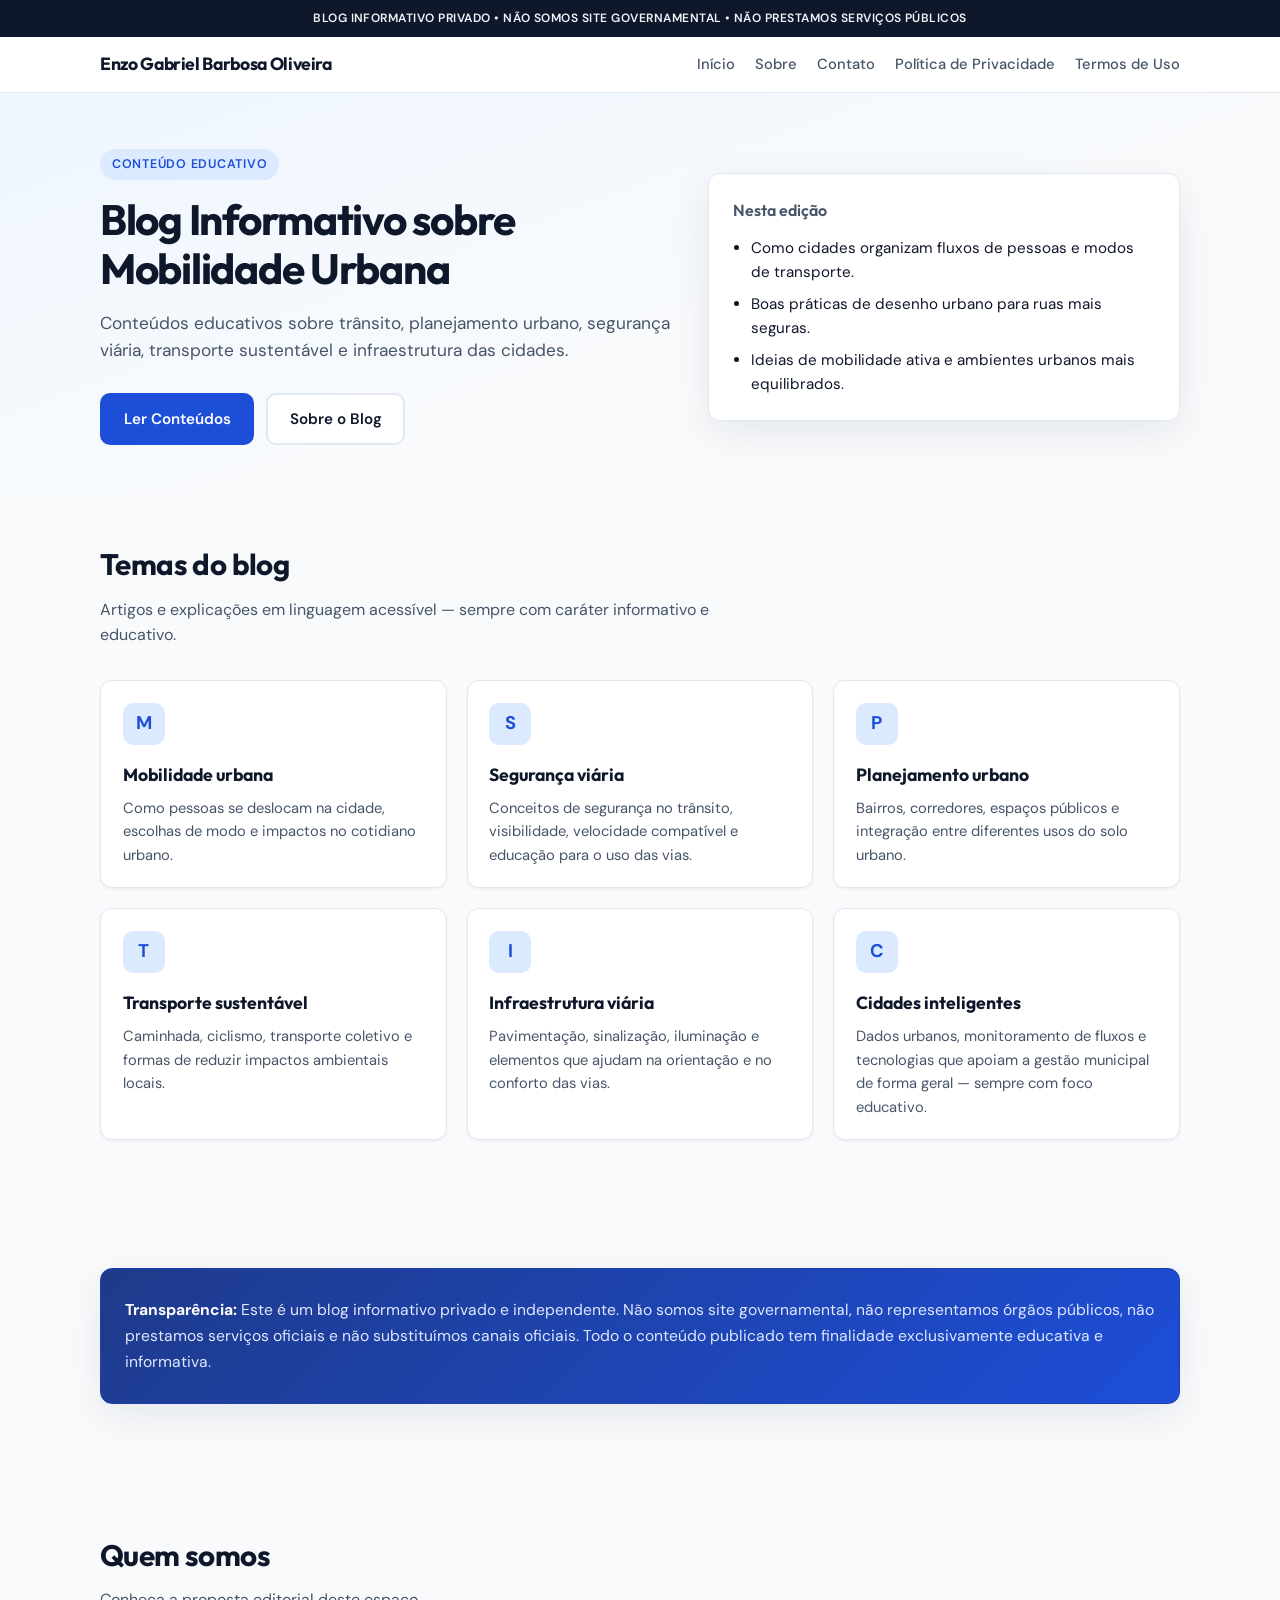
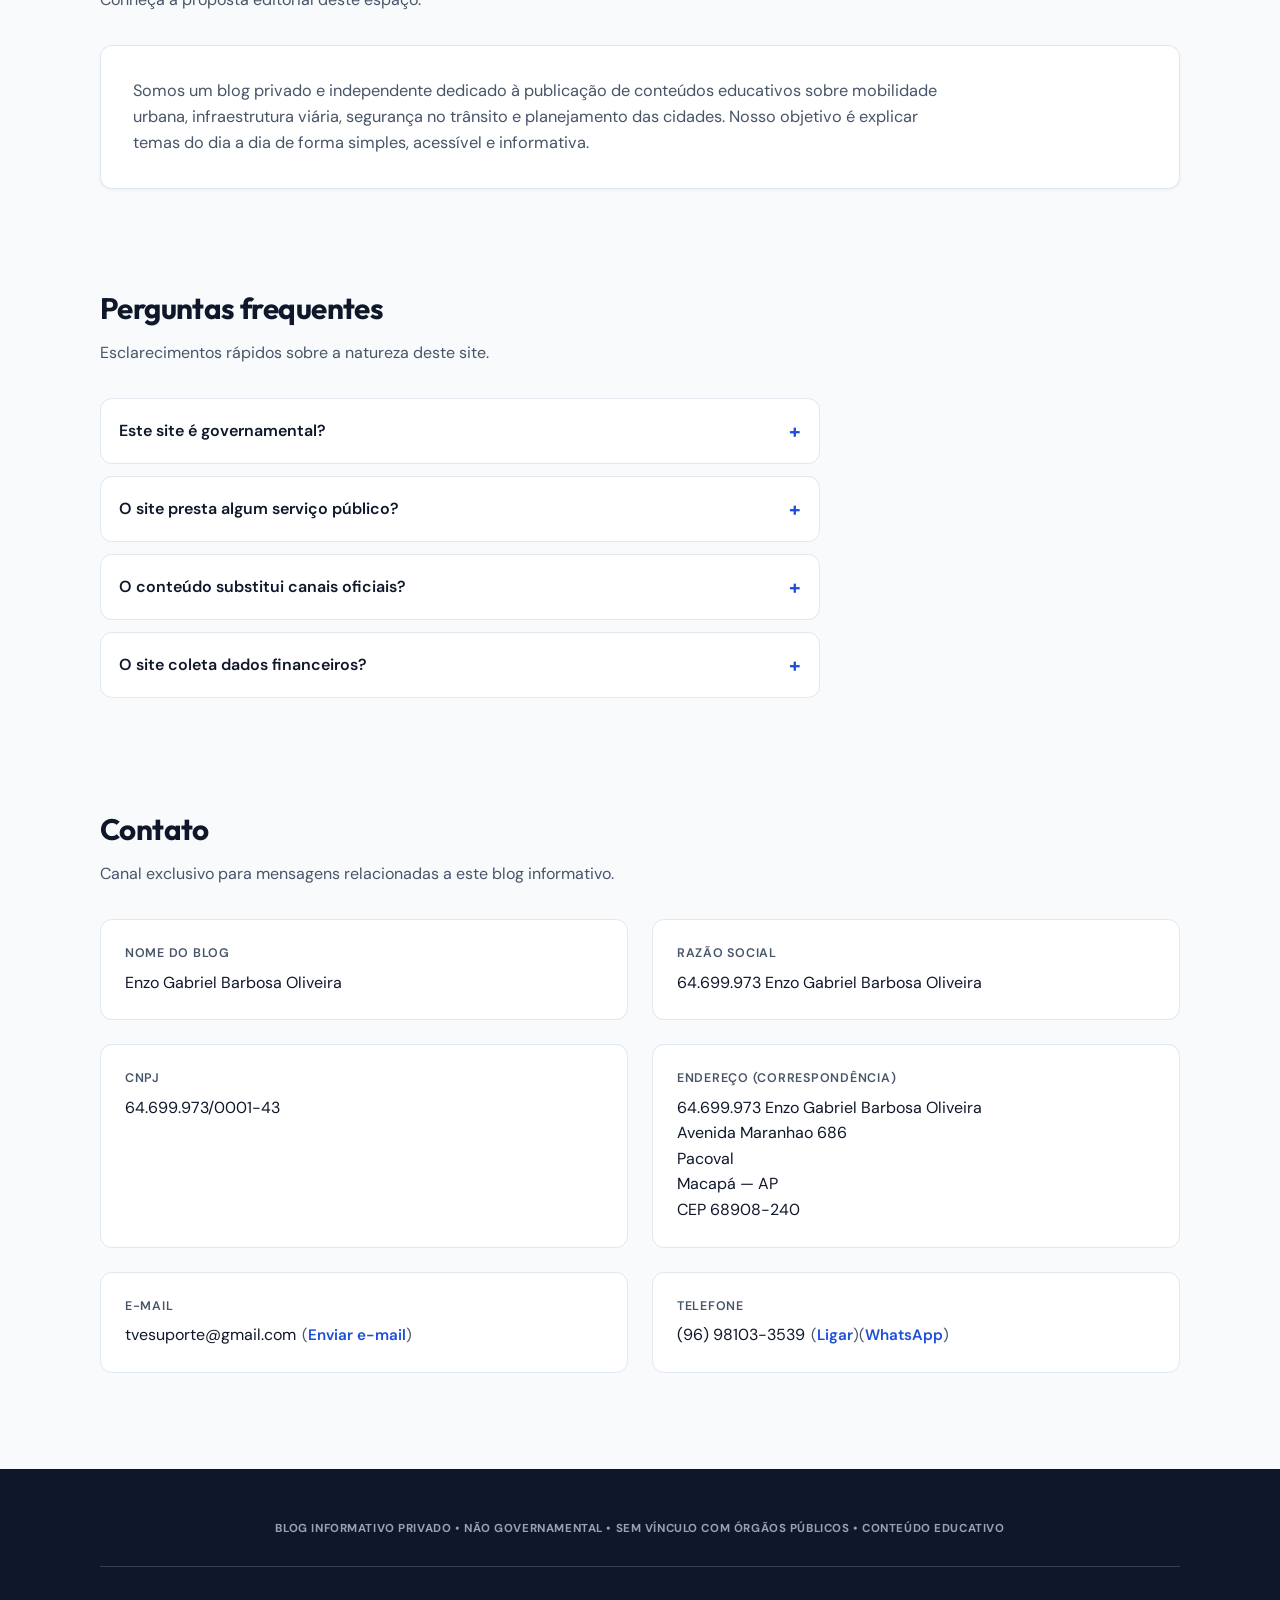
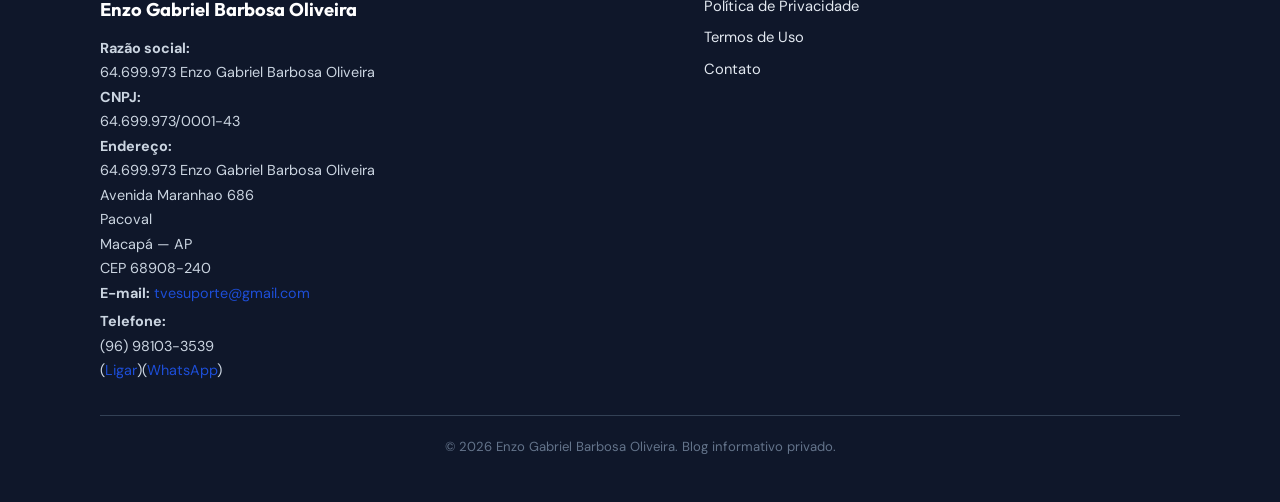
==== index.html @ c25dfa4c "Add files via upload" ====
<!DOCTYPE html>
<html lang="pt-BR">
  <head>
    <meta charset="utf-8" />
    <meta name="viewport" content="width=device-width, initial-scale=1" />
    <meta
      name="description"
      content="Blog informativo privado sobre mobilidade urbana, segurança viária, planejamento urbano e infraestrutura das cidades. Conteúdo educativo, sem vínculo com órgãos públicos."
    />
    <title>Blog — Mobilidade Urbana</title>
    <link rel="preconnect" href="https://fonts.googleapis.com" />
    <link rel="preconnect" href="https://fonts.gstatic.com" crossorigin />
    <link
      href="https://fonts.googleapis.com/css2?family=DM+Sans:ital,opsz,wght@0,9..40,400;0,9..40,500;0,9..40,600;0,9..40,700&family=Outfit:wght@500;600;700&display=swap"
      rel="stylesheet"
    />
    <link rel="stylesheet" href="css/style.css" />
  </head>
  <body>
    <a class="skip-link" href="#conteudo-principal">Ir para o conteúdo</a>

    <div class="site-banner" role="note">
      BLOG INFORMATIVO PRIVADO • NÃO SOMOS SITE GOVERNAMENTAL • NÃO PRESTAMOS SERVIÇOS PÚBLICOS
    </div>

    <header class="site-header">
      <div class="header-inner">
        <a class="logo" href="index.html#inicio" data-site="nomeBlog"> </a>
        <button
          type="button"
          class="nav-toggle"
          aria-controls="main-nav"
          aria-expanded="false"
          aria-label="Abrir menu"
        >
          Menu
        </button>
        <nav id="main-nav" class="nav" aria-label="Principal">
          <a href="index.html#inicio">Início</a>
          <a href="index.html#sobre">Sobre</a>
          <a href="index.html#contato">Contato</a>
          <a href="privacidade.html">Política de Privacidade</a>
          <a href="termos.html">Termos de Uso</a>
        </nav>
      </div>
    </header>

    <main id="conteudo-principal">
      <section id="inicio" class="hero">
        <div class="wrap hero-grid">
          <div>
            <span class="hero-badge">Conteúdo educativo</span>
            <h1>Blog Informativo sobre Mobilidade Urbana</h1>
            <p class="hero-lead">
              Conteúdos educativos sobre trânsito, planejamento urbano, segurança viária, transporte
              sustentável e infraestrutura das cidades.
            </p>
            <div class="hero-actions">
              <a class="btn btn-primary" href="#topicos">Ler Conteúdos</a>
              <a class="btn btn-ghost" href="#sobre">Sobre o Blog</a>
            </div>
          </div>
          <aside class="hero-panel" aria-label="Destaques editoriais">
            <h2>Nesta edição</h2>
            <ul>
              <li>Como cidades organizam fluxos de pessoas e modos de transporte.</li>
              <li>Boas práticas de desenho urbano para ruas mais seguras.</li>
              <li>Ideias de mobilidade ativa e ambientes urbanos mais equilibrados.</li>
            </ul>
          </aside>
        </div>
      </section>

      <section id="topicos" class="section" aria-labelledby="topicos-titulo">
        <div class="wrap">
          <header class="section-head">
            <h2 id="topicos-titulo">Temas do blog</h2>
            <p>
              Artigos e explicações em linguagem acessível — sempre com caráter informativo e
              educativo.
            </p>
          </header>
          <div class="cards">
            <article class="card">
              <div class="card-icon" aria-hidden="true">M</div>
              <h3>Mobilidade urbana</h3>
              <p>
                Como pessoas se deslocam na cidade, escolhas de modo e impactos no cotidiano urbano.
              </p>
            </article>
            <article class="card">
              <div class="card-icon" aria-hidden="true">S</div>
              <h3>Segurança viária</h3>
              <p>
                Conceitos de segurança no trânsito, visibilidade, velocidade compatível e educação
                para o uso das vias.
              </p>
            </article>
            <article class="card">
              <div class="card-icon" aria-hidden="true">P</div>
              <h3>Planejamento urbano</h3>
              <p>
                Bairros, corredores, espaços públicos e integração entre diferentes usos do solo
                urbano.
              </p>
            </article>
            <article class="card">
              <div class="card-icon" aria-hidden="true">T</div>
              <h3>Transporte sustentável</h3>
              <p>
                Caminhada, ciclismo, transporte coletivo e formas de reduzir impactos ambientais
                locais.
              </p>
            </article>
            <article class="card">
              <div class="card-icon" aria-hidden="true">I</div>
              <h3>Infraestrutura viária</h3>
              <p>
                Pavimentação, sinalização, iluminação e elementos que ajudam na orientação e no
                conforto das vias.
              </p>
            </article>
            <article class="card">
              <div class="card-icon" aria-hidden="true">C</div>
              <h3>Cidades inteligentes</h3>
              <p>
                Dados urbanos, monitoramento de fluxos e tecnologias que apoiam a gestão municipal de
                forma geral — sempre com foco educativo.
              </p>
            </article>
          </div>
        </div>
      </section>

      <section class="section" aria-label="Aviso de transparência">
        <div class="wrap">
          <p class="notice" role="status">
            <strong>Transparência:</strong> Este é um blog informativo privado e independente. Não
            somos site governamental, não representamos órgãos públicos, não prestamos serviços
            oficiais e não substituímos canais oficiais. Todo o conteúdo publicado tem finalidade
            exclusivamente educativa e informativa.
          </p>
        </div>
      </section>

      <section id="sobre" class="section" aria-labelledby="sobre-titulo">
        <div class="wrap">
          <header class="section-head">
            <h2 id="sobre-titulo">Quem somos</h2>
            <p>Conheça a proposta editorial deste espaço.</p>
          </header>
          <div class="about-block">
            <p>
              Somos um blog privado e independente dedicado à publicação de conteúdos educativos
              sobre mobilidade urbana, infraestrutura viária, segurança no trânsito e planejamento das
              cidades. Nosso objetivo é explicar temas do dia a dia de forma simples, acessível e
              informativa.
            </p>
          </div>
        </div>
      </section>

      <section class="section" aria-labelledby="faq-titulo">
        <div class="wrap">
          <header class="section-head">
            <h2 id="faq-titulo">Perguntas frequentes</h2>
            <p>Esclarecimentos rápidos sobre a natureza deste site.</p>
          </header>
          <div class="faq">
            <details class="faq-item">
              <summary>Este site é governamental?</summary>
              <div class="faq-body">Não. Este é um blog informativo privado e independente.</div>
            </details>
            <details class="faq-item">
              <summary>O site presta algum serviço público?</summary>
              <div class="faq-body">Não. O site apenas publica conteúdos educativos.</div>
            </details>
            <details class="faq-item">
              <summary>O conteúdo substitui canais oficiais?</summary>
              <div class="faq-body">
                Não. Para informações oficiais, consulte os canais responsáveis.
              </div>
            </details>
            <details class="faq-item">
              <summary>O site coleta dados financeiros?</summary>
              <div class="faq-body">Não. O site não coleta dados bancários ou financeiros.</div>
            </details>
          </div>
        </div>
      </section>

      <section id="contato" class="section" aria-labelledby="contato-titulo">
        <div class="wrap">
          <header class="section-head">
            <h2 id="contato-titulo">Contato</h2>
            <p>Canal exclusivo para mensagens relacionadas a este blog informativo.</p>
          </header>
          <dl class="contact-grid">
            <div class="contact-card">
              <dt>Nome do blog</dt>
              <dd data-site="nomeBlog"></dd>
            </div>
            <div class="contact-card">
              <dt>Razão social</dt>
              <dd data-site="razaoSocial"></dd>
            </div>
            <div class="contact-card">
              <dt>CNPJ</dt>
              <dd data-site="cnpj"></dd>
            </div>
            <div class="contact-card">
              <dt>Endereço (correspondência)</dt>
              <dd class="is-multiline" data-site="endereco"></dd>
            </div>
            <div class="contact-card">
              <dt>E-mail</dt>
              <dd class="contact-inline">
                <span data-site="email"></span>
                <span class="contact-actions"
                  >(<a data-site-attr="href:email" href="#">Enviar e-mail</a>)</span
                >
              </dd>
            </div>
            <div class="contact-card">
              <dt>Telefone</dt>
              <dd class="contact-inline">
                <span data-site="telefone"></span>
                <span class="contact-actions">
                  (<a data-site-attr="href:telefone" href="#">Ligar</a>)(<a
                    data-site-wa="telefone"
                    href="#"
                    target="_blank"
                    rel="noopener noreferrer"
                    >WhatsApp</a
                  >)
                </span>
              </dd>
            </div>
          </dl>
        </div>
      </section>
    </main>

    <footer class="site-footer">
      <div class="wrap">
        <p class="footer-banner" role="note">
          BLOG INFORMATIVO PRIVADO • NÃO GOVERNAMENTAL • SEM VÍNCULO COM ÓRGÃOS PÚBLICOS • CONTEÚDO
          EDUCATIVO
        </p>
        <div class="footer-grid">
          <div>
            <div class="footer-brand" data-site="nomeBlog"></div>
            <div class="footer-lines">
              <span><strong>Razão social:</strong> <span data-site="razaoSocial"></span></span>
              <span><strong>CNPJ:</strong> <span data-site="cnpj"></span></span>
              <span><strong>Endereço:</strong> <span class="footer-address" data-site="endereco"></span></span>
              <span
                ><strong>E-mail:</strong>
                <a data-site-attr="href:email" href="#" data-site="email"></a
              ></span>
              <span class="footer-phone-line">
                <strong>Telefone:</strong>
                <span data-site="telefone"></span>
                (<a data-site-attr="href:telefone" href="#">Ligar</a>)(<a
                  data-site-wa="telefone"
                  href="#"
                  target="_blank"
                  rel="noopener noreferrer"
                  >WhatsApp</a
                >)
              </span>
            </div>
          </div>
          <div class="footer-links" aria-label="Links do rodapé">
            <a href="privacidade.html">Política de Privacidade</a>
            <a href="termos.html">Termos de Uso</a>
            <a href="index.html#contato">Contato</a>
          </div>
        </div>
        <p class="footer-copy">
          © <span id="ano-atual"></span>
          <span data-site="nomeBlog"></span>. Blog informativo privado.
        </p>
      </div>
    </footer>

    <script src="js/site-config.js"></script>
    <script src="js/site-init.js"></script>
    <script>
      document.getElementById("ano-atual").textContent = new Date().getFullYear();
    </script>
  </body>
</html>
---- css/style.css ----
:root {
  --color-bg: #f8fafc;
  --color-surface: #ffffff;
  --color-ink: #0f172a;
  --color-muted: #475569;
  --color-border: #e2e8f0;
  --color-accent: #1d4ed8;
  --color-accent-hover: #1e40af;
  --color-accent-soft: #dbeafe;
  --font-sans: "DM Sans", system-ui, -apple-system, "Segoe UI", sans-serif;
  --font-display: "Outfit", var(--font-sans);
  --radius: 12px;
  --shadow: 0 1px 3px rgba(15, 23, 42, 0.06);
  --shadow-lg: 0 12px 40px rgba(15, 23, 42, 0.08);
  --max: 1120px;
}

*,
*::before,
*::after {
  box-sizing: border-box;
}

html {
  scroll-behavior: smooth;
}

body {
  margin: 0;
  font-family: var(--font-sans);
  font-size: 1rem;
  line-height: 1.6;
  color: var(--color-ink);
  background: var(--color-bg);
}

img {
  max-width: 100%;
  height: auto;
}

a {
  color: var(--color-accent);
  text-decoration: none;
}

a:hover {
  text-decoration: underline;
}

.skip-link {
  position: absolute;
  left: -9999px;
  top: auto;
  width: 1px;
  height: 1px;
  overflow: hidden;
}

.skip-link:focus {
  position: fixed;
  left: 1rem;
  top: 1rem;
  width: auto;
  height: auto;
  padding: 0.5rem 1rem;
  background: var(--color-accent);
  color: #fff;
  z-index: 1000;
  border-radius: 6px;
}

.site-banner {
  background: var(--color-ink);
  color: #f1f5f9;
  text-align: center;
  font-size: 0.75rem;
  letter-spacing: 0.04em;
  text-transform: uppercase;
  padding: 0.55rem 1rem;
  font-weight: 600;
}

.site-header {
  position: sticky;
  top: 0;
  z-index: 50;
  background: rgba(255, 255, 255, 0.92);
  backdrop-filter: blur(10px);
  border-bottom: 1px solid var(--color-border);
}

.header-inner {
  max-width: var(--max);
  margin: 0 auto;
  padding: 0.85rem 1.25rem;
  display: flex;
  align-items: center;
  justify-content: space-between;
  gap: 1rem;
  flex-wrap: wrap;
}

.logo {
  font-family: var(--font-display);
  font-weight: 700;
  font-size: 1.1rem;
  color: var(--color-ink);
  text-decoration: none;
  letter-spacing: -0.02em;
}

.logo:hover {
  text-decoration: none;
  color: var(--color-accent);
}

.nav-toggle {
  display: none;
  background: var(--color-surface);
  border: 1px solid var(--color-border);
  border-radius: 8px;
  padding: 0.45rem 0.65rem;
  font: inherit;
  cursor: pointer;
  color: var(--color-ink);
}

.nav {
  display: flex;
  flex-wrap: wrap;
  align-items: center;
  gap: 0.35rem 1.25rem;
}

.nav a {
  color: var(--color-muted);
  font-size: 0.92rem;
  font-weight: 500;
  text-decoration: none;
}

.nav a:hover {
  color: var(--color-accent);
  text-decoration: none;
}

@media (max-width: 768px) {
  .nav-toggle {
    display: inline-flex;
  }

  .nav {
    display: none;
    width: 100%;
    flex-direction: column;
    align-items: flex-start;
    padding-top: 0.5rem;
    border-top: 1px solid var(--color-border);
  }

  .nav.is-open {
    display: flex;
  }
}

main {
  overflow-x: hidden;
}

.wrap {
  max-width: var(--max);
  margin: 0 auto;
  padding: 0 1.25rem;
}

.hero {
  padding: 3.5rem 0 3rem;
  background: linear-gradient(160deg, #eff6ff 0%, var(--color-bg) 55%);
}

.hero-grid {
  display: grid;
  gap: 2rem;
  align-items: center;
}

@media (min-width: 900px) {
  .hero-grid {
    grid-template-columns: 1.1fr 0.9fr;
  }
}

.hero-badge {
  display: inline-block;
  font-size: 0.78rem;
  font-weight: 600;
  text-transform: uppercase;
  letter-spacing: 0.06em;
  color: var(--color-accent);
  background: var(--color-accent-soft);
  padding: 0.35rem 0.75rem;
  border-radius: 999px;
  margin-bottom: 1rem;
}

.hero h1 {
  font-family: var(--font-display);
  font-size: clamp(1.85rem, 4vw, 2.65rem);
  line-height: 1.15;
  letter-spacing: -0.03em;
  margin: 0 0 1rem;
  color: var(--color-ink);
}

.hero-lead {
  font-size: 1.08rem;
  color: var(--color-muted);
  max-width: 36rem;
  margin: 0 0 1.75rem;
}

.hero-actions {
  display: flex;
  flex-wrap: wrap;
  gap: 0.75rem;
}

.btn {
  display: inline-flex;
  align-items: center;
  justify-content: center;
  gap: 0.4rem;
  padding: 0.75rem 1.35rem;
  border-radius: 10px;
  font-weight: 600;
  font-size: 0.95rem;
  text-decoration: none;
  border: 2px solid transparent;
  cursor: pointer;
  transition: background 0.15s, color 0.15s, border-color 0.15s;
}

.btn-primary {
  background: var(--color-accent);
  color: #fff;
}

.btn-primary:hover {
  background: var(--color-accent-hover);
  text-decoration: none;
  color: #fff;
}

.btn-ghost {
  background: var(--color-surface);
  color: var(--color-ink);
  border-color: var(--color-border);
}

.btn-ghost:hover {
  border-color: var(--color-accent);
  color: var(--color-accent);
  text-decoration: none;
}

.hero-panel {
  background: var(--color-surface);
  border-radius: var(--radius);
  padding: 1.5rem;
  box-shadow: var(--shadow-lg);
  border: 1px solid var(--color-border);
}

.hero-panel h2 {
  font-family: var(--font-display);
  font-size: 1rem;
  margin: 0 0 0.75rem;
  color: var(--color-muted);
  font-weight: 600;
}

.hero-panel ul {
  margin: 0;
  padding-left: 1.1rem;
  color: var(--color-ink);
  font-size: 0.95rem;
}

.hero-panel li + li {
  margin-top: 0.45rem;
}

.section {
  padding: 3rem 0;
}

.section-head {
  max-width: 40rem;
  margin-bottom: 2rem;
}

.section-head h2 {
  font-family: var(--font-display);
  font-size: clamp(1.45rem, 3vw, 1.85rem);
  letter-spacing: -0.02em;
  margin: 0 0 0.5rem;
}

.section-head p {
  margin: 0;
  color: var(--color-muted);
}

.cards {
  display: grid;
  gap: 1.25rem;
  grid-template-columns: repeat(auto-fill, minmax(260px, 1fr));
}

.card {
  background: var(--color-surface);
  border-radius: var(--radius);
  padding: 1.35rem 1.35rem 1.25rem;
  border: 1px solid var(--color-border);
  box-shadow: var(--shadow);
  transition: border-color 0.15s, box-shadow 0.15s;
}

.card:hover {
  border-color: #bfdbfe;
  box-shadow: var(--shadow-lg);
}

.card-icon {
  width: 42px;
  height: 42px;
  border-radius: 10px;
  background: var(--color-accent-soft);
  color: var(--color-accent);
  display: flex;
  align-items: center;
  justify-content: center;
  font-size: 1.15rem;
  margin-bottom: 1rem;
  font-weight: 700;
}

.card h3 {
  font-family: var(--font-display);
  font-size: 1.1rem;
  margin: 0 0 0.5rem;
}

.card p {
  margin: 0;
  font-size: 0.92rem;
  color: var(--color-muted);
}

.notice {
  margin: 2rem 0;
  padding: 1.75rem 1.5rem;
  background: linear-gradient(135deg, #1e3a8a 0%, #1d4ed8 100%);
  color: #e0e7ff;
  border-radius: var(--radius);
  box-shadow: var(--shadow-lg);
  font-size: 0.98rem;
  line-height: 1.65;
  border: 1px solid #1e40af;
}

.notice strong {
  color: #fff;
}

.about-block {
  background: var(--color-surface);
  border-radius: var(--radius);
  padding: 2rem;
  border: 1px solid var(--color-border);
  box-shadow: var(--shadow);
}

.about-block p {
  margin: 0;
  color: var(--color-muted);
  font-size: 1.02rem;
  max-width: 52rem;
}

.faq {
  max-width: 720px;
}

.faq-item {
  background: var(--color-surface);
  border: 1px solid var(--color-border);
  border-radius: var(--radius);
  margin-bottom: 0.75rem;
  overflow: hidden;
}

.faq-item summary {
  padding: 1rem 1.15rem;
  font-weight: 600;
  cursor: pointer;
  list-style: none;
  display: flex;
  justify-content: space-between;
  align-items: center;
  gap: 1rem;
}

.faq-item summary::-webkit-details-marker {
  display: none;
}

.faq-item summary::after {
  content: "+";
  font-size: 1.25rem;
  color: var(--color-accent);
  font-weight: 700;
}

.faq-item[open] summary::after {
  content: "−";
}

.faq-body {
  padding: 0 1.15rem 1.1rem;
  color: var(--color-muted);
  font-size: 0.95rem;
  border-top: 1px solid var(--color-border);
}

.contact-grid {
  display: grid;
  gap: 1.5rem;
}

@media (min-width: 720px) {
  .contact-grid {
    grid-template-columns: 1fr 1fr;
  }
}

.contact-card {
  background: var(--color-surface);
  border-radius: var(--radius);
  padding: 1.5rem;
  border: 1px solid var(--color-border);
}

.contact-card dt {
  font-size: 0.78rem;
  text-transform: uppercase;
  letter-spacing: 0.06em;
  color: var(--color-muted);
  font-weight: 600;
  margin-bottom: 0.35rem;
}

.contact-card dd {
  margin: 0;
  font-size: 1rem;
}

.contact-card dd.is-multiline {
  white-space: pre-line;
}

.contact-inline {
  display: flex;
  flex-wrap: wrap;
  align-items: baseline;
  gap: 0.25rem 0.35rem;
}

.contact-inline .contact-actions {
  color: var(--color-muted);
  font-size: 0.95rem;
}

.contact-inline .contact-actions a {
  font-weight: 600;
}

.contact-card a {
  word-break: break-word;
}

.legal-page {
  padding: 2.5rem 0 4rem;
}

.legal-page article {
  background: var(--color-surface);
  border-radius: var(--radius);
  padding: 2rem 1.75rem;
  border: 1px solid var(--color-border);
  box-shadow: var(--shadow);
  max-width: 800px;
  margin: 0 auto;
}

.legal-page h1 {
  font-family: var(--font-display);
  font-size: 1.75rem;
  margin: 0 0 0.5rem;
}

.legal-meta {
  color: var(--color-muted);
  font-size: 0.9rem;
  margin-bottom: 2rem;
}

.legal-page h2 {
  font-family: var(--font-display);
  font-size: 1.2rem;
  margin: 2rem 0 0.75rem;
}

.legal-page p,
.legal-page li {
  color: var(--color-muted);
  font-size: 0.98rem;
}

.legal-page ul {
  padding-left: 1.25rem;
}

.site-footer {
  background: var(--color-ink);
  color: #cbd5e1;
  padding: 2.5rem 0 2rem;
  margin-top: 2rem;
}

.footer-banner {
  text-align: center;
  font-size: 0.72rem;
  font-weight: 700;
  letter-spacing: 0.05em;
  text-transform: uppercase;
  color: #94a3b8;
  padding-bottom: 1.75rem;
  margin-bottom: 1.75rem;
  border-bottom: 1px solid #334155;
  line-height: 1.5;
}

.footer-grid {
  display: grid;
  gap: 2rem;
}

@media (min-width: 720px) {
  .footer-grid {
    grid-template-columns: 1.2fr 1fr;
  }
}

.footer-brand {
  font-family: var(--font-display);
  font-weight: 700;
  font-size: 1.15rem;
  color: #fff;
  margin-bottom: 0.75rem;
}

.footer-lines {
  font-size: 0.9rem;
  line-height: 1.7;
}

.footer-lines span {
  display: block;
}

.footer-address {
  display: inline-block;
  white-space: pre-line;
  vertical-align: top;
  max-width: 100%;
}

.footer-phone-line {
  margin-top: 0.25rem;
}

.footer-links {
  display: flex;
  flex-direction: column;
  gap: 0.5rem;
}

.footer-links a {
  color: #e2e8f0;
  font-size: 0.92rem;
}

.footer-links a:hover {
  color: #fff;
}

.footer-copy {
  margin-top: 2rem;
  padding-top: 1.25rem;
  border-top: 1px solid #334155;
  font-size: 0.82rem;
  color: #64748b;
  text-align: center;
}
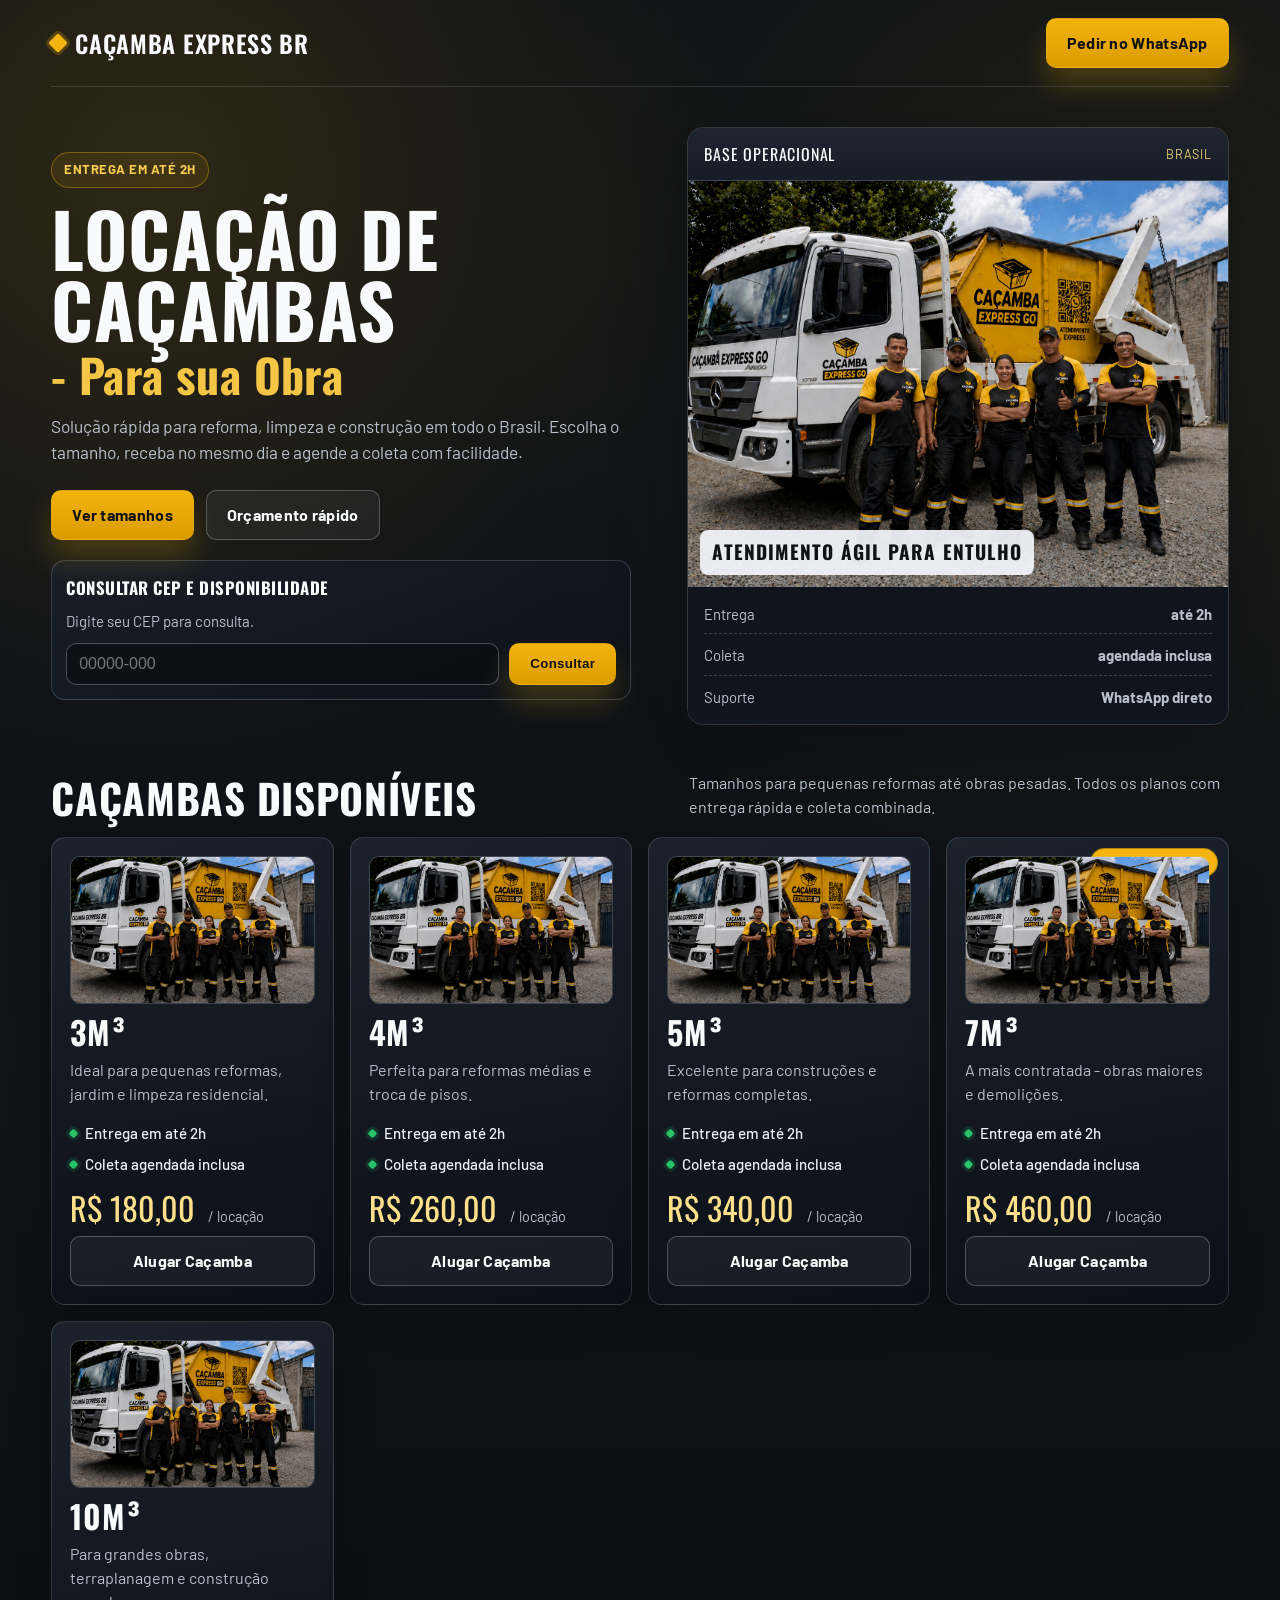
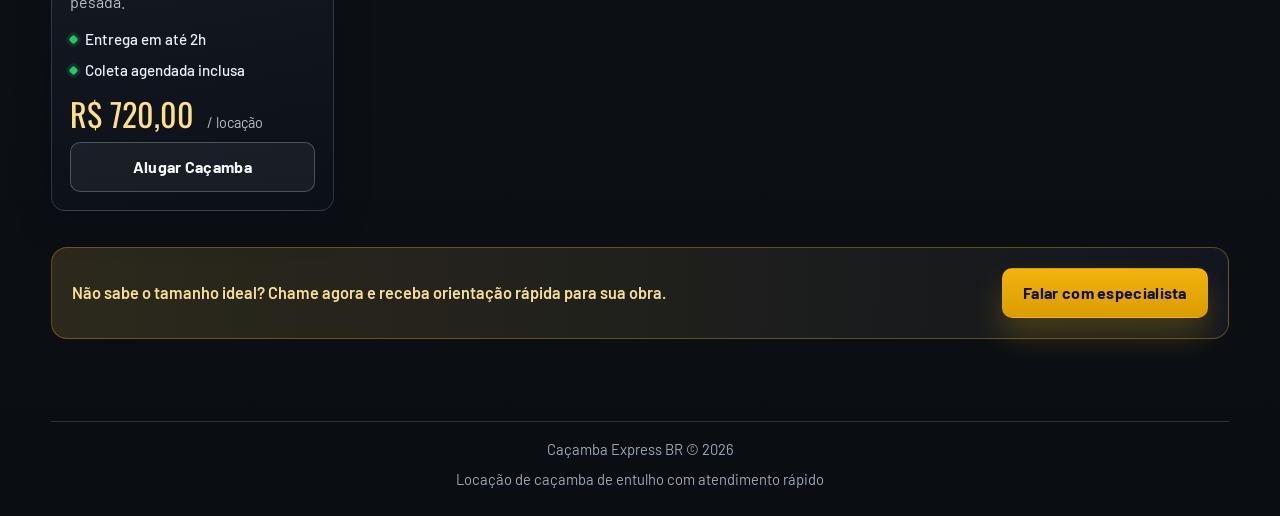
==== commit b341080c: "Add files via upload" ====
--- a/index.html
+++ b/index.html
@@ -1,293 +1,843 @@
-<!DOCTYPE html>
-<html lang="pt-BR">
-  <head>
-    <meta charset="utf-8" />
-    <meta name="viewport" content="width=device-width, initial-scale=1" />
-    <meta
-      name="description"
-      content="Blog informativo privado sobre mobilidade urbana, segurança viária, planejamento urbano e infraestrutura das cidades. Conteúdo educativo, sem vínculo com órgãos públicos."
-    />
-    <title>Blog — Mobilidade Urbana</title>
-    <link rel="preconnect" href="https://fonts.googleapis.com" />
-    <link rel="preconnect" href="https://fonts.gstatic.com" crossorigin />
-    <link
-      href="https://fonts.googleapis.com/css2?family=DM+Sans:ital,opsz,wght@0,9..40,400;0,9..40,500;0,9..40,600;0,9..40,700&family=Outfit:wght@500;600;700&display=swap"
-      rel="stylesheet"
-    />
-    <link rel="stylesheet" href="css/style.css" />
-  </head>
-  <body>
-    <a class="skip-link" href="#conteudo-principal">Ir para o conteúdo</a>
-
-    <div class="site-banner" role="note">
-      BLOG INFORMATIVO PRIVADO • NÃO SOMOS SITE GOVERNAMENTAL • NÃO PRESTAMOS SERVIÇOS PÚBLICOS
-    </div>
-
-    <header class="site-header">
-      <div class="header-inner">
-        <a class="logo" href="index.html#inicio" data-site="nomeBlog"> </a>
-        <button
-          type="button"
-          class="nav-toggle"
-          aria-controls="main-nav"
-          aria-expanded="false"
-          aria-label="Abrir menu"
-        >
-          Menu
-        </button>
-        <nav id="main-nav" class="nav" aria-label="Principal">
-          <a href="index.html#inicio">Início</a>
-          <a href="index.html#sobre">Sobre</a>
-          <a href="index.html#contato">Contato</a>
-          <a href="privacidade.html">Política de Privacidade</a>
-          <a href="termos.html">Termos de Uso</a>
-        </nav>
-      </div>
-    </header>
-
-    <main id="conteudo-principal">
-      <section id="inicio" class="hero">
-        <div class="wrap hero-grid">
-          <div>
-            <span class="hero-badge">Conteúdo educativo</span>
-            <h1>Blog Informativo sobre Mobilidade Urbana</h1>
-            <p class="hero-lead">
-              Conteúdos educativos sobre trânsito, planejamento urbano, segurança viária, transporte
-              sustentável e infraestrutura das cidades.
-            </p>
-            <div class="hero-actions">
-              <a class="btn btn-primary" href="#topicos">Ler Conteúdos</a>
-              <a class="btn btn-ghost" href="#sobre">Sobre o Blog</a>
-            </div>
-          </div>
-          <aside class="hero-panel" aria-label="Destaques editoriais">
-            <h2>Nesta edição</h2>
-            <ul>
-              <li>Como cidades organizam fluxos de pessoas e modos de transporte.</li>
-              <li>Boas práticas de desenho urbano para ruas mais seguras.</li>
-              <li>Ideias de mobilidade ativa e ambientes urbanos mais equilibrados.</li>
-            </ul>
-          </aside>
-        </div>
-      </section>
-
-      <section id="topicos" class="section" aria-labelledby="topicos-titulo">
-        <div class="wrap">
-          <header class="section-head">
-            <h2 id="topicos-titulo">Temas do blog</h2>
-            <p>
-              Artigos e explicações em linguagem acessível — sempre com caráter informativo e
-              educativo.
-            </p>
-          </header>
-          <div class="cards">
-            <article class="card">
-              <div class="card-icon" aria-hidden="true">M</div>
-              <h3>Mobilidade urbana</h3>
-              <p>
-                Como pessoas se deslocam na cidade, escolhas de modo e impactos no cotidiano urbano.
-              </p>
-            </article>
-            <article class="card">
-              <div class="card-icon" aria-hidden="true">S</div>
-              <h3>Segurança viária</h3>
-              <p>
-                Conceitos de segurança no trânsito, visibilidade, velocidade compatível e educação
-                para o uso das vias.
-              </p>
-            </article>
-            <article class="card">
-              <div class="card-icon" aria-hidden="true">P</div>
-              <h3>Planejamento urbano</h3>
-              <p>
-                Bairros, corredores, espaços públicos e integração entre diferentes usos do solo
-                urbano.
-              </p>
-            </article>
-            <article class="card">
-              <div class="card-icon" aria-hidden="true">T</div>
-              <h3>Transporte sustentável</h3>
-              <p>
-                Caminhada, ciclismo, transporte coletivo e formas de reduzir impactos ambientais
-                locais.
-              </p>
-            </article>
-            <article class="card">
-              <div class="card-icon" aria-hidden="true">I</div>
-              <h3>Infraestrutura viária</h3>
-              <p>
-                Pavimentação, sinalização, iluminação e elementos que ajudam na orientação e no
-                conforto das vias.
-              </p>
-            </article>
-            <article class="card">
-              <div class="card-icon" aria-hidden="true">C</div>
-              <h3>Cidades inteligentes</h3>
-              <p>
-                Dados urbanos, monitoramento de fluxos e tecnologias que apoiam a gestão municipal de
-                forma geral — sempre com foco educativo.
-              </p>
-            </article>
-          </div>
-        </div>
-      </section>
-
-      <section class="section" aria-label="Aviso de transparência">
-        <div class="wrap">
-          <p class="notice" role="status">
-            <strong>Transparência:</strong> Este é um blog informativo privado e independente. Não
-            somos site governamental, não representamos órgãos públicos, não prestamos serviços
-            oficiais e não substituímos canais oficiais. Todo o conteúdo publicado tem finalidade
-            exclusivamente educativa e informativa.
-          </p>
-        </div>
-      </section>
-
-      <section id="sobre" class="section" aria-labelledby="sobre-titulo">
-        <div class="wrap">
-          <header class="section-head">
-            <h2 id="sobre-titulo">Quem somos</h2>
-            <p>Conheça a proposta editorial deste espaço.</p>
-          </header>
-          <div class="about-block">
-            <p>
-              Somos um blog privado e independente dedicado à publicação de conteúdos educativos
-              sobre mobilidade urbana, infraestrutura viária, segurança no trânsito e planejamento das
-              cidades. Nosso objetivo é explicar temas do dia a dia de forma simples, acessível e
-              informativa.
-            </p>
-          </div>
-        </div>
-      </section>
-
-      <section class="section" aria-labelledby="faq-titulo">
-        <div class="wrap">
-          <header class="section-head">
-            <h2 id="faq-titulo">Perguntas frequentes</h2>
-            <p>Esclarecimentos rápidos sobre a natureza deste site.</p>
-          </header>
-          <div class="faq">
-            <details class="faq-item">
-              <summary>Este site é governamental?</summary>
-              <div class="faq-body">Não. Este é um blog informativo privado e independente.</div>
-            </details>
-            <details class="faq-item">
-              <summary>O site presta algum serviço público?</summary>
-              <div class="faq-body">Não. O site apenas publica conteúdos educativos.</div>
-            </details>
-            <details class="faq-item">
-              <summary>O conteúdo substitui canais oficiais?</summary>
-              <div class="faq-body">
-                Não. Para informações oficiais, consulte os canais responsáveis.
-              </div>
-            </details>
-            <details class="faq-item">
-              <summary>O site coleta dados financeiros?</summary>
-              <div class="faq-body">Não. O site não coleta dados bancários ou financeiros.</div>
-            </details>
-          </div>
-        </div>
-      </section>
-
-      <section id="contato" class="section" aria-labelledby="contato-titulo">
-        <div class="wrap">
-          <header class="section-head">
-            <h2 id="contato-titulo">Contato</h2>
-            <p>Canal exclusivo para mensagens relacionadas a este blog informativo.</p>
-          </header>
-          <dl class="contact-grid">
-            <div class="contact-card">
-              <dt>Nome do blog</dt>
-              <dd data-site="nomeBlog"></dd>
-            </div>
-            <div class="contact-card">
-              <dt>Razão social</dt>
-              <dd data-site="razaoSocial"></dd>
-            </div>
-            <div class="contact-card">
-              <dt>CNPJ</dt>
-              <dd data-site="cnpj"></dd>
-            </div>
-            <div class="contact-card">
-              <dt>Endereço (correspondência)</dt>
-              <dd class="is-multiline" data-site="endereco"></dd>
-            </div>
-            <div class="contact-card">
-              <dt>E-mail</dt>
-              <dd class="contact-inline">
-                <span data-site="email"></span>
-                <span class="contact-actions"
-                  >(<a data-site-attr="href:email" href="#">Enviar e-mail</a>)</span
-                >
-              </dd>
-            </div>
-            <div class="contact-card">
-              <dt>Telefone</dt>
-              <dd class="contact-inline">
-                <span data-site="telefone"></span>
-                <span class="contact-actions">
-                  (<a data-site-attr="href:telefone" href="#">Ligar</a>)(<a
-                    data-site-wa="telefone"
-                    href="#"
-                    target="_blank"
-                    rel="noopener noreferrer"
-                    >WhatsApp</a
-                  >)
-                </span>
-              </dd>
-            </div>
-          </dl>
-        </div>
-      </section>
-    </main>
-
-    <footer class="site-footer">
-      <div class="wrap">
-        <p class="footer-banner" role="note">
-          BLOG INFORMATIVO PRIVADO • NÃO GOVERNAMENTAL • SEM VÍNCULO COM ÓRGÃOS PÚBLICOS • CONTEÚDO
-          EDUCATIVO
-        </p>
-        <div class="footer-grid">
-          <div>
-            <div class="footer-brand" data-site="nomeBlog"></div>
-            <div class="footer-lines">
-              <span><strong>Razão social:</strong> <span data-site="razaoSocial"></span></span>
-              <span><strong>CNPJ:</strong> <span data-site="cnpj"></span></span>
-              <span><strong>Endereço:</strong> <span class="footer-address" data-site="endereco"></span></span>
-              <span
-                ><strong>E-mail:</strong>
-                <a data-site-attr="href:email" href="#" data-site="email"></a
-              ></span>
-              <span class="footer-phone-line">
-                <strong>Telefone:</strong>
-                <span data-site="telefone"></span>
-                (<a data-site-attr="href:telefone" href="#">Ligar</a>)(<a
-                  data-site-wa="telefone"
-                  href="#"
-                  target="_blank"
-                  rel="noopener noreferrer"
-                  >WhatsApp</a
-                >)
-              </span>
-            </div>
-          </div>
-          <div class="footer-links" aria-label="Links do rodapé">
-            <a href="privacidade.html">Política de Privacidade</a>
-            <a href="termos.html">Termos de Uso</a>
-            <a href="index.html#contato">Contato</a>
-          </div>
-        </div>
-        <p class="footer-copy">
-          © <span id="ano-atual"></span>
-          <span data-site="nomeBlog"></span>. Blog informativo privado.
-        </p>
-      </div>
-    </footer>
-
-    <script src="js/site-config.js"></script>
-    <script src="js/site-init.js"></script>
-    <script>
-      document.getElementById("ano-atual").textContent = new Date().getFullYear();
-    </script>
-  </body>
-</html>
+<!DOCTYPE html>
+<html lang="pt-BR">
+<head>
+  <meta charset="UTF-8" />
+  <meta name="viewport" content="width=device-width, initial-scale=1.0" />
+  <title>Caçamba Express BR | Locação de Caçambas</title>
+  <meta
+    name="description"
+    content="Caçamba Express BR. Locação de caçambas de 3m³, 4m³, 5m³, 7m³ e 10m³ com entrega em até 2h e coleta agendada em todo o Brasil."
+  />
+  <style>
+    @import url("https://fonts.googleapis.com/css2?family=Oswald:wght@400;500;600;700&family=Barlow:wght@400;500;600;700&display=swap");
+
+    :root {
+      --ink: #0f1217;
+      --ink-soft: #1c222c;
+      --metal: #b8c0cc;
+      --cement: #e9edf2;
+      --paper: #f8fafc;
+      --hazard: #f3b40f;
+      --hazard-deep: #da9c00;
+      --line: #2a313d;
+      --ok: #29c36a;
+      --radius: 16px;
+      --shadow-xl: 0 30px 70px rgba(9, 12, 18, 0.45);
+      --shadow-card: 0 14px 36px rgba(7, 10, 15, 0.24);
+    }
+
+    * {
+      box-sizing: border-box;
+      margin: 0;
+      padding: 0;
+    }
+
+    html {
+      scroll-behavior: smooth;
+    }
+
+    body {
+      font-family: "Barlow", sans-serif;
+      color: var(--paper);
+      background:
+        radial-gradient(circle at 12% 8%, rgba(243, 180, 15, 0.14), transparent 26%),
+        radial-gradient(circle at 88% 14%, rgba(243, 180, 15, 0.08), transparent 30%),
+        linear-gradient(180deg, #0d1116 0%, #0f1217 50%, #0a0e13 100%);
+      line-height: 1.5;
+      min-height: 100vh;
+    }
+
+    body::before {
+      content: "";
+      position: fixed;
+      inset: 0;
+      pointer-events: none;
+      background: repeating-linear-gradient(
+        120deg,
+        rgba(255, 255, 255, 0.015) 0 2px,
+        transparent 2px 16px
+      );
+      opacity: 0.45;
+      mix-blend-mode: soft-light;
+      z-index: 0;
+    }
+
+    .shell {
+      position: relative;
+      z-index: 1;
+      width: min(1180px, 92%);
+      margin: 0 auto;
+    }
+
+    .topbar {
+      padding: 18px 0;
+      border-bottom: 1px solid rgba(184, 192, 204, 0.18);
+      display: flex;
+      justify-content: space-between;
+      align-items: center;
+      gap: 14px;
+      flex-wrap: wrap;
+    }
+
+    .topbar-cta {
+      white-space: nowrap;
+    }
+
+    .brand {
+      display: flex;
+      align-items: center;
+      gap: 10px;
+      font-family: "Oswald", sans-serif;
+      letter-spacing: 0.7px;
+      text-transform: uppercase;
+      font-size: 1.5rem;
+      font-weight: 600;
+    }
+
+    .brand-badge {
+      width: 14px;
+      height: 14px;
+      border-radius: 2px;
+      background: var(--hazard);
+      box-shadow: 0 0 0 3px rgba(243, 180, 15, 0.22);
+      transform: rotate(45deg);
+    }
+
+    .btn {
+      display: inline-flex;
+      align-items: center;
+      justify-content: center;
+      text-decoration: none;
+      border-radius: 10px;
+      border: 1px solid transparent;
+      padding: 12px 20px;
+      font-weight: 700;
+      letter-spacing: 0.3px;
+      transition: 0.24s ease;
+      cursor: pointer;
+    }
+
+    .btn-primary {
+      background: linear-gradient(180deg, var(--hazard), var(--hazard-deep));
+      color: #121212;
+      box-shadow: 0 18px 30px rgba(243, 180, 15, 0.22);
+    }
+
+    .btn-primary:hover {
+      transform: translateY(-2px);
+      box-shadow: 0 22px 36px rgba(243, 180, 15, 0.3);
+    }
+
+    .btn-outline {
+      border-color: rgba(184, 192, 204, 0.32);
+      color: var(--paper);
+      background: rgba(184, 192, 204, 0.07);
+    }
+
+    .btn-outline:hover {
+      background: rgba(184, 192, 204, 0.14);
+      border-color: rgba(184, 192, 204, 0.5);
+    }
+
+    .btn-success {
+      background: linear-gradient(180deg, #25d366, #1daa52);
+      color: #f3fff7;
+      border-color: rgba(22, 126, 59, 0.8);
+      box-shadow: 0 18px 30px rgba(37, 211, 102, 0.28);
+    }
+
+    .btn-success:hover {
+      transform: translateY(-2px);
+      box-shadow: 0 22px 36px rgba(37, 211, 102, 0.36);
+    }
+
+    .hero {
+      display: grid;
+      grid-template-columns: 1fr;
+      gap: 26px;
+      padding: 40px 0 28px;
+    }
+
+    .eyebrow {
+      display: inline-flex;
+      align-items: center;
+      gap: 8px;
+      border: 1px solid rgba(243, 180, 15, 0.36);
+      color: #f9cc52;
+      background: rgba(243, 180, 15, 0.09);
+      border-radius: 999px;
+      font-size: 0.82rem;
+      letter-spacing: 0.5px;
+      text-transform: uppercase;
+      padding: 7px 12px;
+      margin-bottom: 14px;
+      font-weight: 700;
+    }
+
+    h1 {
+      font-family: "Oswald", sans-serif;
+      font-size: clamp(2rem, 5.8vw, 4.8rem);
+      line-height: 0.96;
+      text-transform: uppercase;
+      letter-spacing: 0.6px;
+      max-width: 13ch;
+      text-wrap: balance;
+      margin-bottom: 18px;
+    }
+
+    h1 span {
+      display: block;
+      margin-top: 8px;
+      font-size: 0.62em;
+      color: #f5c645;
+      letter-spacing: 0.4px;
+      text-transform: none;
+    }
+
+    .lead {
+      color: var(--metal);
+      max-width: 60ch;
+      font-size: 1.08rem;
+      margin-bottom: 24px;
+    }
+
+    .hero-actions {
+      display: flex;
+      gap: 12px;
+      flex-wrap: wrap;
+      margin-bottom: 20px;
+    }
+
+    .cep-card {
+      border: 1px solid rgba(184, 192, 204, 0.24);
+      background: linear-gradient(160deg, rgba(25, 31, 40, 0.95), rgba(13, 17, 24, 0.95));
+      border-radius: 14px;
+      padding: 14px;
+      display: grid;
+      gap: 10px;
+      max-width: 580px;
+    }
+
+    .cep-card strong {
+      font-family: "Oswald", sans-serif;
+      text-transform: uppercase;
+      letter-spacing: 0.5px;
+      font-size: 1.05rem;
+    }
+
+    .cep-card p {
+      color: var(--metal);
+      font-size: 0.94rem;
+    }
+
+    .cep-row {
+      display: grid;
+      grid-template-columns: 1fr auto;
+      gap: 10px;
+    }
+
+    .cep-input {
+      width: 100%;
+      border: 1px solid rgba(184, 192, 204, 0.34);
+      border-radius: 10px;
+      background: rgba(11, 14, 20, 0.75);
+      color: var(--paper);
+      font-size: 1rem;
+      padding: 11px 12px;
+      outline: none;
+    }
+
+    .cep-input:focus {
+      border-color: rgba(243, 180, 15, 0.72);
+      box-shadow: 0 0 0 3px rgba(243, 180, 15, 0.18);
+    }
+
+    .cep-result {
+      display: none;
+      border: 1px solid rgba(41, 195, 106, 0.45);
+      background: rgba(41, 195, 106, 0.1);
+      border-radius: 10px;
+      padding: 10px;
+      color: #d9fbe6;
+      font-size: 0.94rem;
+      line-height: 1.45;
+    }
+
+    .cep-result.show {
+      display: block;
+    }
+
+    .hero-panel {
+      border: 1px solid rgba(184, 192, 204, 0.22);
+      border-radius: var(--radius);
+      overflow: hidden;
+      box-shadow: var(--shadow-xl);
+    }
+
+    .panel-head {
+      background: linear-gradient(180deg, #1f2531, #171d26);
+      border-bottom: 1px solid rgba(184, 192, 204, 0.22);
+      padding: 14px 16px;
+      font-family: "Oswald", sans-serif;
+      text-transform: uppercase;
+      letter-spacing: 0.8px;
+      font-size: 1rem;
+      display: flex;
+      justify-content: space-between;
+      align-items: center;
+    }
+
+    .panel-head small {
+      color: #e8cf71;
+      font-family: "Barlow", sans-serif;
+      font-size: 0.78rem;
+    }
+
+    .hazard {
+      position: relative;
+      min-height: 240px;
+      overflow: hidden;
+    }
+
+    .hazard img {
+      width: 100%;
+      height: 100%;
+      min-height: 240px;
+      object-fit: cover;
+      display: block;
+      filter: saturate(1.05) contrast(1.04);
+    }
+
+    .hazard strong {
+      position: absolute;
+      left: 12px;
+      bottom: 12px;
+      font-family: "Oswald", sans-serif;
+      text-transform: uppercase;
+      letter-spacing: 1.1px;
+      font-size: 1.2rem;
+      color: #101217;
+      background: rgba(245, 247, 252, 0.92);
+      padding: 8px 12px;
+      border-radius: 8px;
+    }
+
+    .panel-foot {
+      background: #10151d;
+      padding: 16px;
+      display: grid;
+      gap: 10px;
+      color: var(--metal);
+    }
+
+    .panel-row {
+      display: flex;
+      justify-content: space-between;
+      font-size: 0.93rem;
+      border-bottom: 1px dashed rgba(184, 192, 204, 0.26);
+      padding-bottom: 8px;
+    }
+
+    .panel-row:last-child {
+      border-bottom: none;
+      padding-bottom: 0;
+    }
+
+    .catalog {
+      padding: 18px 0 34px;
+    }
+
+    .section-head {
+      display: flex;
+      justify-content: space-between;
+      align-items: flex-end;
+      gap: 14px;
+      flex-wrap: wrap;
+      margin-bottom: 18px;
+    }
+
+    h2 {
+      font-family: "Oswald", sans-serif;
+      font-size: clamp(1.8rem, 3.2vw, 2.6rem);
+      text-transform: uppercase;
+      letter-spacing: 0.7px;
+      line-height: 1;
+    }
+
+    .section-head p {
+      color: var(--metal);
+      max-width: 60ch;
+    }
+
+    .deck {
+      display: grid;
+      grid-template-columns: repeat(auto-fit, minmax(230px, 1fr));
+      gap: 16px;
+    }
+
+    .card {
+      position: relative;
+      border: 1px solid rgba(184, 192, 204, 0.2);
+      background:
+        linear-gradient(170deg, rgba(28, 34, 44, 0.95), rgba(12, 16, 23, 0.95)),
+        linear-gradient(120deg, rgba(243, 180, 15, 0.08), transparent 46%);
+      border-radius: 14px;
+      padding: 18px;
+      box-shadow: var(--shadow-card);
+      display: flex;
+      flex-direction: column;
+      min-height: 334px;
+      transition: 0.28s ease;
+    }
+
+    .card-media {
+      width: 100%;
+      height: 148px;
+      object-fit: cover;
+      border-radius: 10px;
+      margin-bottom: 12px;
+      border: 1px solid rgba(184, 192, 204, 0.24);
+      filter: saturate(1.04) contrast(1.03);
+    }
+
+
+    .card:hover {
+      transform: translateY(-4px) scale(1.01);
+      border-color: rgba(243, 180, 15, 0.52);
+    }
+
+    .capacity {
+      font-family: "Oswald", sans-serif;
+      text-transform: uppercase;
+      letter-spacing: 0.9px;
+      font-size: 2rem;
+      line-height: 1;
+      margin-bottom: 10px;
+    }
+
+    .copy {
+      color: var(--metal);
+      margin-bottom: 14px;
+      min-height: 50px;
+    }
+
+    .points {
+      list-style: none;
+      display: grid;
+      gap: 8px;
+      margin-bottom: 16px;
+      color: #ecf1f8;
+      font-weight: 500;
+      font-size: 0.95rem;
+    }
+
+    .points li {
+      display: flex;
+      align-items: center;
+      gap: 8px;
+    }
+
+    .points li::before {
+      content: "";
+      width: 7px;
+      height: 7px;
+      background: var(--ok);
+      border-radius: 2px;
+      transform: rotate(45deg);
+      box-shadow: 0 0 0 3px rgba(41, 195, 106, 0.15);
+    }
+
+    .price {
+      margin-top: auto;
+      font-family: "Oswald", sans-serif;
+      font-size: 2rem;
+      line-height: 1;
+      color: #ffe08a;
+      margin-bottom: 12px;
+    }
+
+    .price small {
+      font-family: "Barlow", sans-serif;
+      color: var(--metal);
+      font-size: 0.9rem;
+      margin-left: 6px;
+    }
+
+    .badge {
+      position: absolute;
+      top: 10px;
+      right: 10px;
+      background: var(--hazard);
+      color: #111318;
+      font-size: 0.72rem;
+      font-weight: 800;
+      text-transform: uppercase;
+      letter-spacing: 0.4px;
+      border-radius: 999px;
+      padding: 5px 10px;
+      border: 1px solid rgba(17, 19, 24, 0.3);
+    }
+
+    .signal {
+      margin: 36px 0 48px;
+      border: 1px solid rgba(243, 180, 15, 0.34);
+      border-radius: var(--radius);
+      background:
+        linear-gradient(90deg, rgba(243, 180, 15, 0.12), rgba(243, 180, 15, 0)),
+        rgba(19, 24, 32, 0.9);
+      padding: 20px;
+      display: flex;
+      justify-content: space-between;
+      align-items: center;
+      gap: 12px;
+      flex-wrap: wrap;
+    }
+
+    .signal p {
+      color: #f8df93;
+      font-size: 1.02rem;
+      font-weight: 600;
+    }
+
+    footer {
+      padding: 0 0 26px;
+      color: #9ea8b6;
+      font-size: 0.92rem;
+      text-align: center;
+    }
+
+    .footline {
+      border-top: 1px solid rgba(184, 192, 204, 0.2);
+      padding-top: 16px;
+      display: flex;
+      flex-direction: column;
+      align-items: center;
+      justify-content: center;
+      gap: 8px;
+      text-align: center;
+    }
+
+    @keyframes rise {
+      from {
+        opacity: 0;
+        transform: translateY(14px);
+      }
+      to {
+        opacity: 1;
+        transform: translateY(0);
+      }
+    }
+
+    @media (min-width: 860px) {
+      .hero {
+        grid-template-columns: 1.05fr 0.95fr;
+        align-items: center;
+        gap: 38px;
+      }
+    }
+
+    @media (max-width: 860px) {
+      .topbar {
+        gap: 10px;
+      }
+
+      .brand {
+        font-size: 1.2rem;
+        letter-spacing: 0.4px;
+      }
+
+      .topbar-cta {
+        display: none !important;
+      }
+
+      h1 {
+        font-size: clamp(2.1rem, 9vw, 3rem);
+        line-height: 1.03;
+        max-width: none;
+        white-space: normal;
+        text-transform: none;
+      }
+    }
+  </style>
+</head>
+<body>
+  <div class="shell">
+    <header class="topbar">
+      <div class="brand">
+        <span class="brand-badge" aria-hidden="true"></span>
+        Caçamba Express BR
+      </div>
+      <a
+        class="btn btn-primary topbar-cta"
+        href="https://wa.me/5541991935566?text=Olá!%20Quero%20alugar%20uma%20caçamba."
+        target="_blank"
+        rel="noopener"
+      >
+        Pedir no WhatsApp
+      </a>
+    </header>
+
+    <main>
+      <section class="hero">
+        <div class="hero-content">
+          <span class="eyebrow">Entrega em até 2h</span>
+          <h1>Locação de caçambas <span>- Para sua Obra</span></h1>
+          <p class="lead">
+            Solução rápida para reforma, limpeza e construção em todo o Brasil.
+            Escolha o tamanho, receba no mesmo dia e agende a coleta com facilidade.
+          </p>
+          <div class="hero-actions">
+            <a class="btn btn-primary" href="#cacambas">Ver tamanhos</a>
+            <a
+              class="btn btn-outline"
+              href="https://wa.me/5541991935566?text=Olá!%20Preciso%20de%20um%20orçamento%20de%20caçamba."
+              target="_blank"
+              rel="noopener"
+            >
+              Orçamento rápido
+            </a>
+          </div>
+
+          <div class="cep-card">
+            <strong>Consultar CEP e disponibilidade</strong>
+            <p>Digite seu CEP para consulta.</p>
+            <div class="cep-row">
+              <input id="cepInput" class="cep-input" type="text" maxlength="9" placeholder="00000-000" inputmode="numeric" />
+              <button id="checkCepBtn" class="btn btn-primary" type="button">Consultar</button>
+            </div>
+            <div id="cepResult" class="cep-result" aria-live="polite"></div>
+          </div>
+        </div>
+
+        <aside class="hero-panel" aria-label="Informações de atendimento">
+          <div class="panel-head">
+            Base Operacional
+            <small>Brasil</small>
+          </div>
+          <div class="hazard">
+            <img src="viXj3.jpg" alt="Equipe da Caçamba Express BR ao lado do caminhão" />
+            <strong>Atendimento ágil para entulho</strong>
+          </div>
+          <div class="panel-foot">
+            <div class="panel-row">
+              <span>Entrega</span>
+              <strong>até 2h</strong>
+            </div>
+            <div class="panel-row">
+              <span>Coleta</span>
+              <strong>agendada inclusa</strong>
+            </div>
+            <div class="panel-row">
+              <span>Suporte</span>
+              <strong>WhatsApp direto</strong>
+            </div>
+          </div>
+        </aside>
+      </section>
+
+      <section id="cacambas" class="catalog">
+        <div class="section-head">
+          <h2>Caçambas Disponíveis</h2>
+          <p>
+            Tamanhos para pequenas reformas até obras pesadas. Todos os planos com
+            entrega rápida e coleta combinada.
+          </p>
+        </div>
+
+        <div class="deck">
+          <article class="card">
+            <img class="card-media" src="d5XAD.jpg" alt="Caçamba de entulho 3m³" />
+            <h3 class="capacity">3m³</h3>
+            <p class="copy">Ideal para pequenas reformas, jardim e limpeza residencial.</p>
+            <ul class="points">
+              <li>Entrega em até 2h</li>
+              <li>Coleta agendada inclusa</li>
+            </ul>
+            <div class="price">R$ 180,00 <small>/ locação</small></div>
+            <a
+              class="btn btn-outline"
+              href="https://wa.me/5541991935566?text=Olá!%20Quero%20alugar%20a%20caçamba%20de%203m³."
+              target="_blank"
+              rel="noopener"
+            >
+              Alugar Caçamba
+            </a>
+          </article>
+
+          <article class="card">
+            <img class="card-media" src="d5XAD.jpg" alt="Caçamba de entulho 4m³" />
+            <h3 class="capacity">4m³</h3>
+            <p class="copy">Perfeita para reformas médias e troca de pisos.</p>
+            <ul class="points">
+              <li>Entrega em até 2h</li>
+              <li>Coleta agendada inclusa</li>
+            </ul>
+            <div class="price">R$ 260,00 <small>/ locação</small></div>
+            <a
+              class="btn btn-outline"
+              href="https://wa.me/5541991935566?text=Olá!%20Quero%20alugar%20a%20caçamba%20de%204m³."
+              target="_blank"
+              rel="noopener"
+            >
+              Alugar Caçamba
+            </a>
+          </article>
+
+          <article class="card">
+            <img class="card-media" src="d5XAD.jpg" alt="Caçamba de entulho 5m³" />
+            <h3 class="capacity">5m³</h3>
+            <p class="copy">Excelente para construções e reformas completas.</p>
+            <ul class="points">
+              <li>Entrega em até 2h</li>
+              <li>Coleta agendada inclusa</li>
+            </ul>
+            <div class="price">R$ 340,00 <small>/ locação</small></div>
+            <a
+              class="btn btn-outline"
+              href="https://wa.me/5541991935566?text=Olá!%20Quero%20alugar%20a%20caçamba%20de%205m³."
+              target="_blank"
+              rel="noopener"
+            >
+              Alugar Caçamba
+            </a>
+          </article>
+
+          <article class="card">
+            <span class="badge">Mais contratada</span>
+            <img class="card-media" src="d5XAD.jpg" alt="Caçamba de entulho 7m³" />
+            <h3 class="capacity">7m³</h3>
+            <p class="copy">A mais contratada - obras maiores e demolições.</p>
+            <ul class="points">
+              <li>Entrega em até 2h</li>
+              <li>Coleta agendada inclusa</li>
+            </ul>
+            <div class="price">R$ 460,00 <small>/ locação</small></div>
+            <a
+              class="btn btn-outline"
+              href="https://wa.me/5541991935566?text=Olá!%20Quero%20alugar%20a%20caçamba%20de%207m³."
+              target="_blank"
+              rel="noopener"
+            >
+              Alugar Caçamba
+            </a>
+          </article>
+
+          <article class="card">
+            <img class="card-media" src="d5XAD.jpg" alt="Caçamba de entulho 10m³" />
+            <h3 class="capacity">10m³</h3>
+            <p class="copy">Para grandes obras, terraplanagem e construção pesada.</p>
+            <ul class="points">
+              <li>Entrega em até 2h</li>
+              <li>Coleta agendada inclusa</li>
+            </ul>
+            <div class="price">R$ 720,00 <small>/ locação</small></div>
+            <a
+              class="btn btn-outline"
+              href="https://wa.me/5541991935566?text=Olá!%20Quero%20alugar%20a%20caçamba%20de%2010m³."
+              target="_blank"
+              rel="noopener"
+            >
+              Alugar Caçamba
+            </a>
+          </article>
+        </div>
+
+        <div class="signal">
+          <p>Não sabe o tamanho ideal? Chame agora e receba orientação rápida para sua obra.</p>
+          <a
+            class="btn btn-primary"
+            href="https://wa.me/5541991935566?text=Olá!%20Preciso%20de%20ajuda%20para%20escolher%20o%20tamanho%20da%20caçamba."
+            target="_blank"
+            rel="noopener"
+          >
+            Falar com especialista
+          </a>
+        </div>
+      </section>
+    </main>
+
+    <footer>
+      <div class="footline">
+        <p>Caçamba Express BR © 2026</p>
+        <p>Locação de caçamba de entulho com atendimento rápido</p>
+      </div>
+    </footer>
+  </div>
+  <script>
+    const cepInput = document.getElementById("cepInput");
+    const checkCepBtn = document.getElementById("checkCepBtn");
+    const cepResult = document.getElementById("cepResult");
+
+    function digitsOnly(value) {
+      return value.replace(/\D/g, "").slice(0, 8);
+    }
+
+    function maskCep(value) {
+      if (value.length <= 5) return value;
+      return value.slice(0, 5) + "-" + value.slice(5);
+    }
+
+    function showResult(message) {
+      cepResult.innerHTML = message;
+      cepResult.classList.add("show");
+    }
+
+    cepInput.addEventListener("input", () => {
+      cepInput.value = maskCep(digitsOnly(cepInput.value));
+      canContinue = false;
+      checkCepBtn.textContent = "Consultar";
+      checkCepBtn.classList.remove("btn-outline", "btn-success");
+      checkCepBtn.classList.add("btn-primary");
+    });
+
+    let canContinue = false;
+    let lastCep = "";
+
+    checkCepBtn.addEventListener("click", async () => {
+      if (canContinue) {
+        const message = "Olá! Quero continuar a reserva da caçamba. CEP: " + maskCep(lastCep);
+        window.open("https://wa.me/5531994750129?text=" + encodeURIComponent(message), "_blank");
+        return;
+      }
+
+      const rawCep = digitsOnly(cepInput.value);
+      if (rawCep.length !== 8) {
+        showResult("<strong>CEP inválido.</strong> Digite um CEP com 8 números.");
+        return;
+      }
+
+      try {
+        const response = await fetch("https://viacep.com.br/ws/" + rawCep + "/json/");
+        const data = await response.json();
+        const local = data.erro
+          ? "Local nao encontrado na base de CEP."
+          : [data.logradouro, data.bairro, data.localidade, data.uf].filter(Boolean).join(" - ");
+
+        lastCep = rawCep;
+        canContinue = true;
+        checkCepBtn.textContent = "Continuar reserva";
+        checkCepBtn.classList.remove("btn-primary", "btn-outline");
+        checkCepBtn.classList.add("btn-success");
+
+        showResult(
+          "Ótimo! Atendemos sua região com entrega expressa<br>" +
+          "CEP consultado: " + maskCep(rawCep) + "<br>" +
+          "Endereço: " + local
+        );
+      } catch (error) {
+        lastCep = rawCep;
+        canContinue = true;
+        checkCepBtn.textContent = "Continuar reserva";
+        checkCepBtn.classList.remove("btn-primary", "btn-outline");
+        checkCepBtn.classList.add("btn-success");
+
+        showResult(
+          "Ótimo! Atendemos sua região com entrega expressa<br>" +
+          "CEP consultado: " + maskCep(rawCep) + "<br>" +
+          "Não foi possível consultar o endereço agora."
+        );
+      }
+    });
+  </script>
+</body>
+</html>
